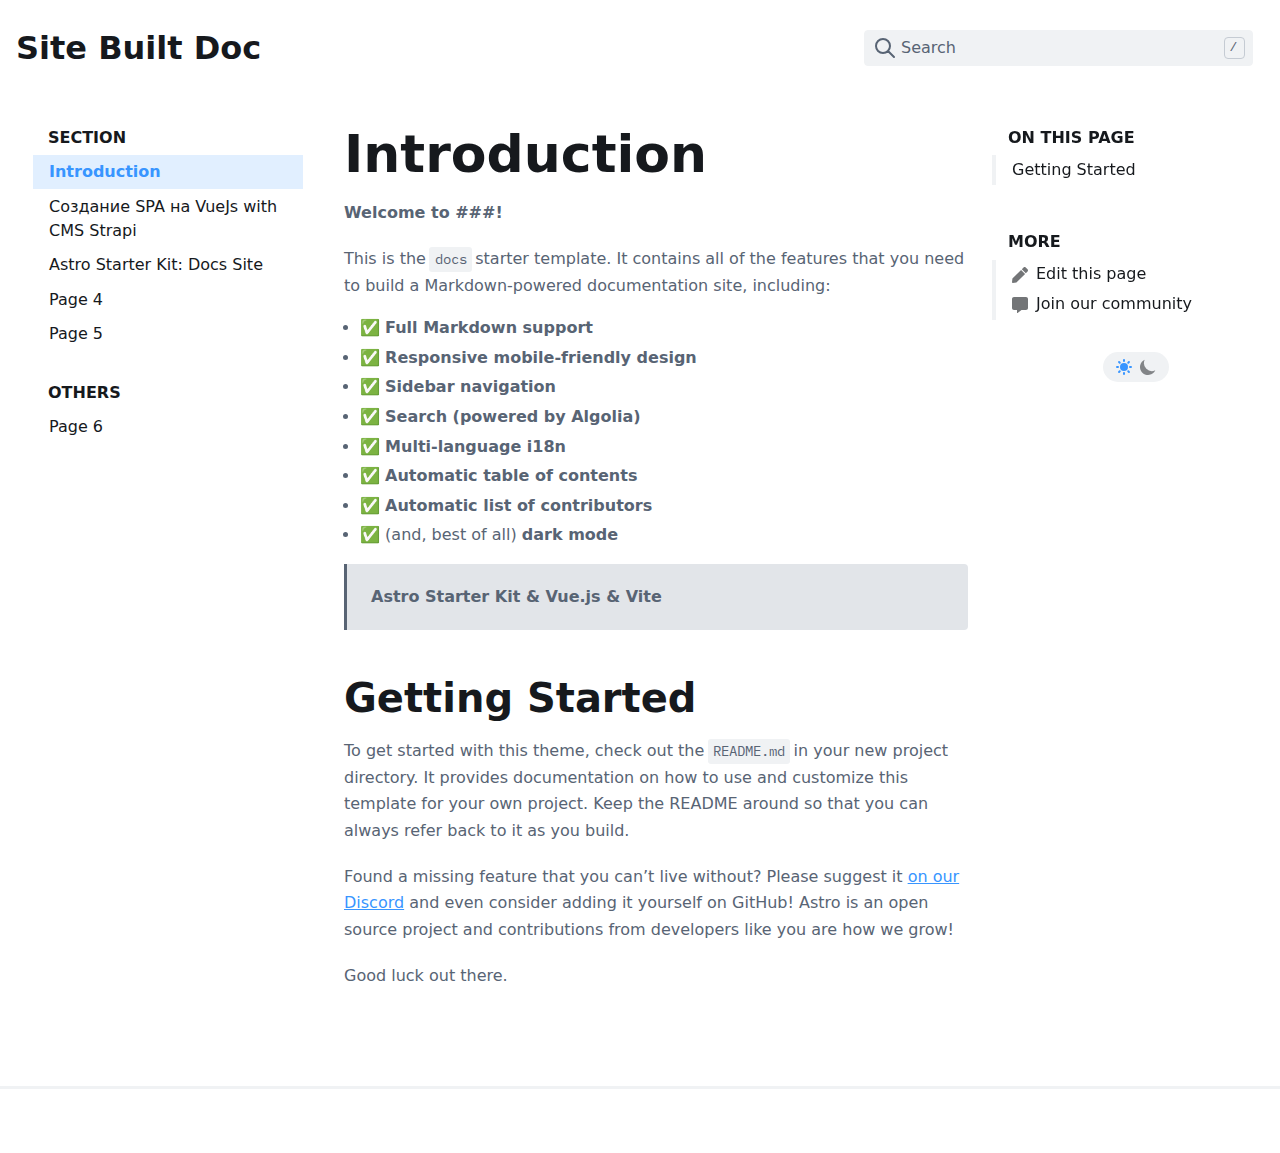
==== index.html @ 17479d68 "Add files via upload" ====
<!DOCTYPE html>
<script>
	// Redirect your homepage to the first page of documentation.
	// If you have a landing page, remove this script and add it here!
	window.location.pathname = `/en/introduction`;
</script>
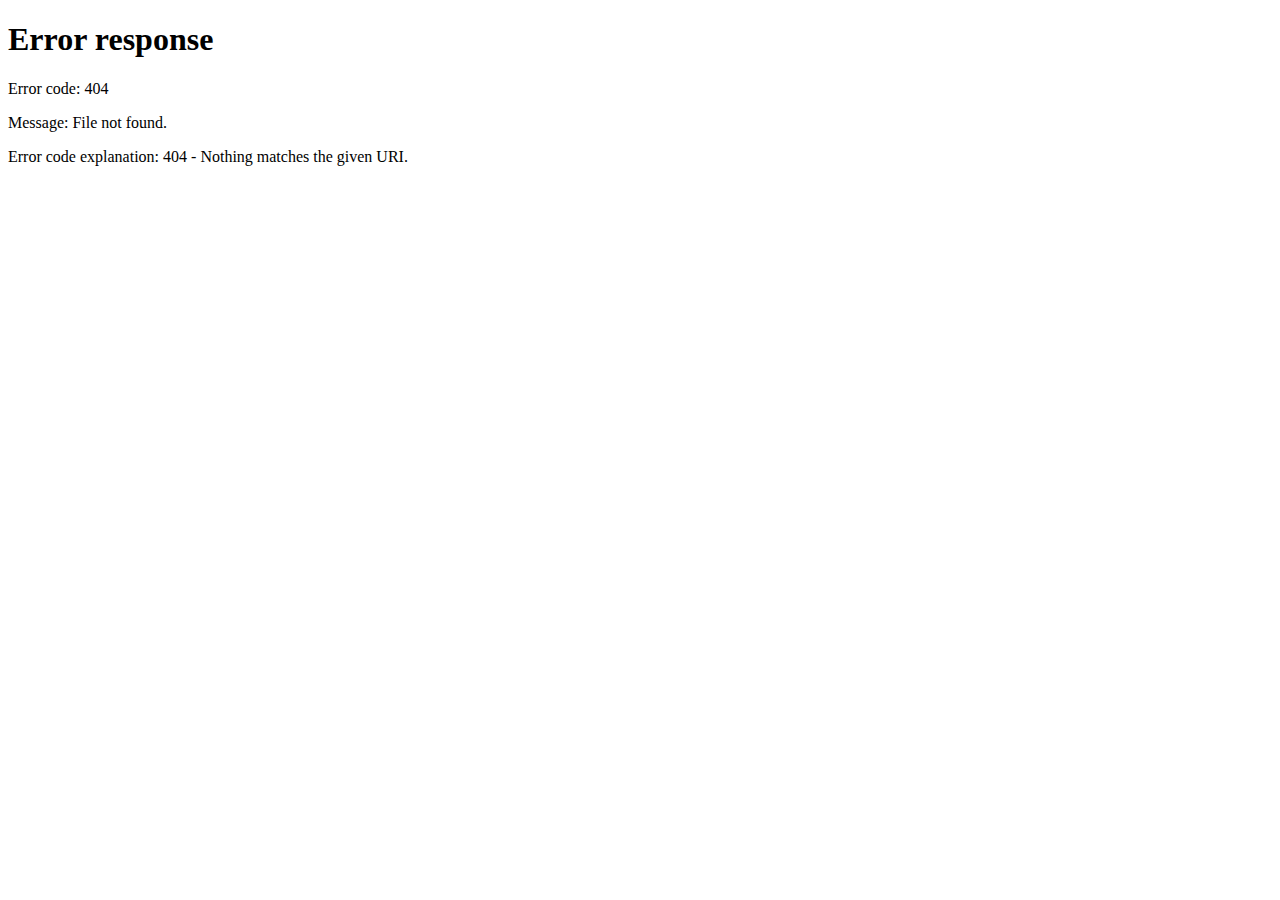
==== commit a6faeda3: "Update index.html" ====
--- a/index.html
+++ b/index.html
@@ -2,5 +2,5 @@
 <script>
 	// Redirect your homepage to the first page of documentation.
 	// If you have a landing page, remove this script and add it here!
-	window.location.pathname = `/en/introduction`;
-</script>+	window.location.pathname = `sitebuilddoc/en/introduction`;
+</script>
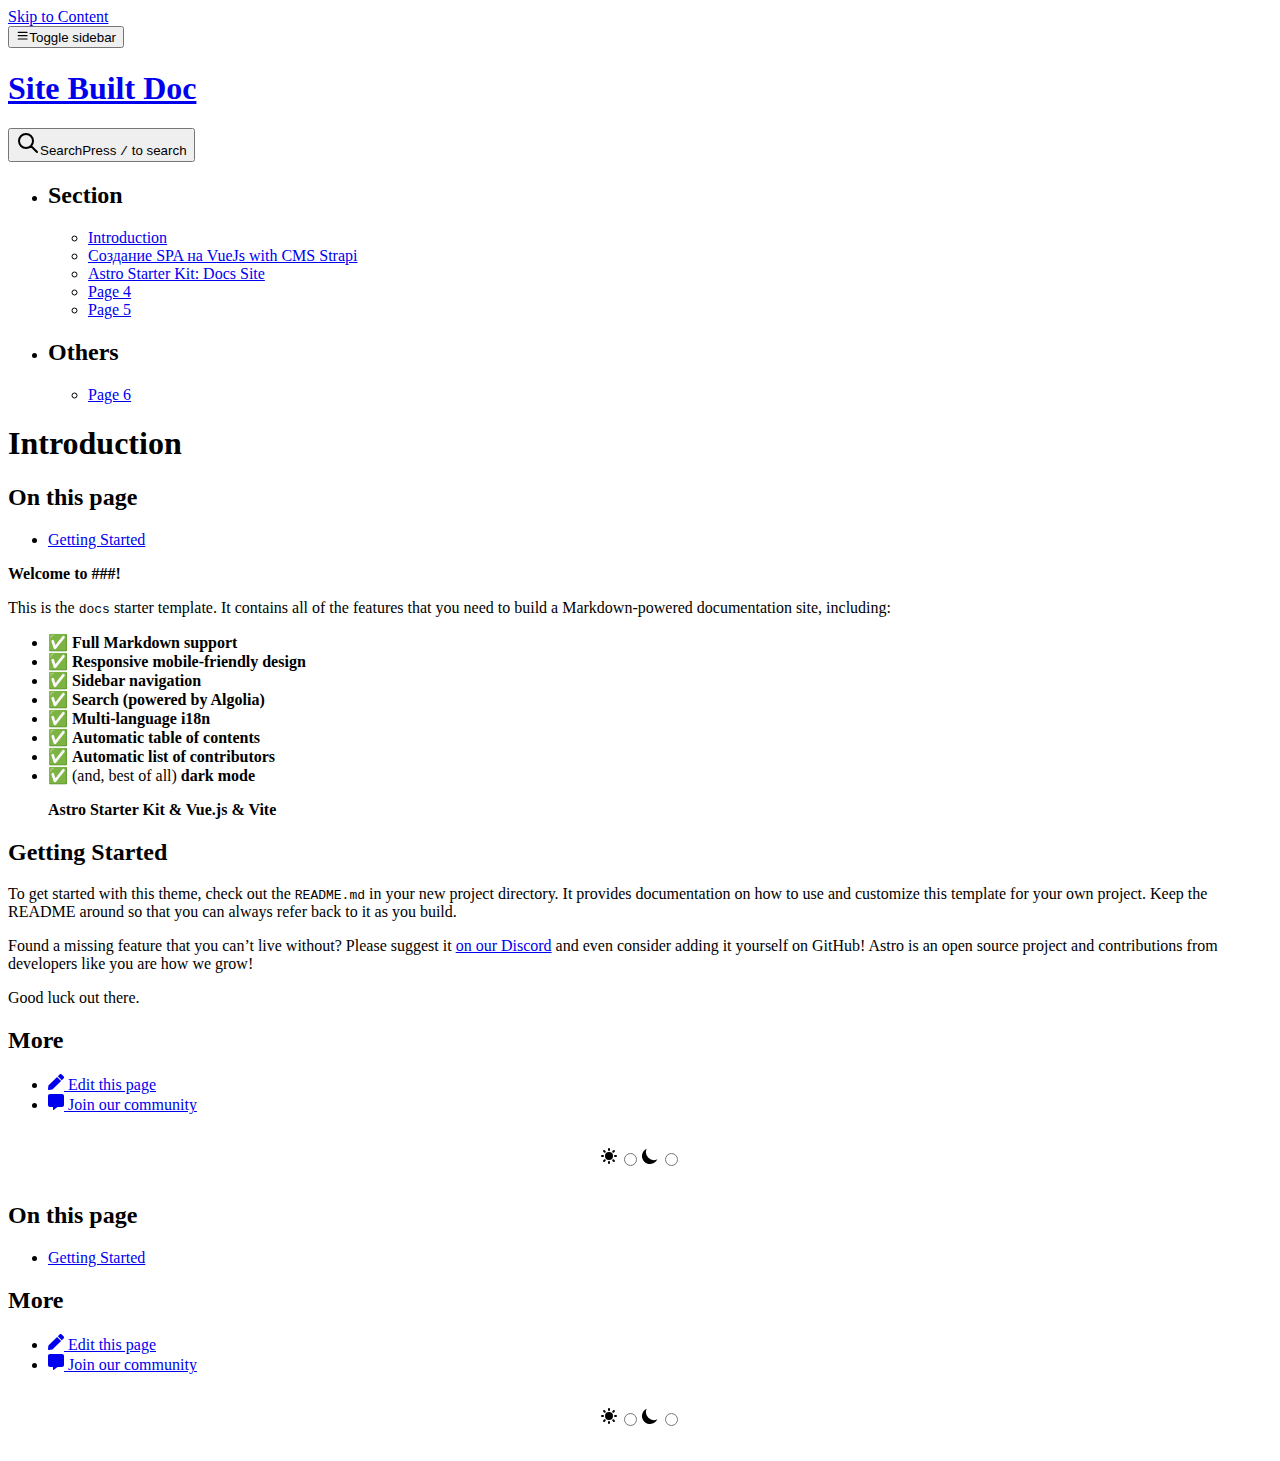
==== commit 42856e67: "Add files via upload" ====
--- a/index.html
+++ b/index.html
@@ -2,5 +2,5 @@
 <script>
 	// Redirect your homepage to the first page of documentation.
 	// If you have a landing page, remove this script and add it here!
-	window.location.pathname = `sitebuilddoc/en/introduction`;
-</script>
+	window.location.pathname = `/en/introduction`;
+</script>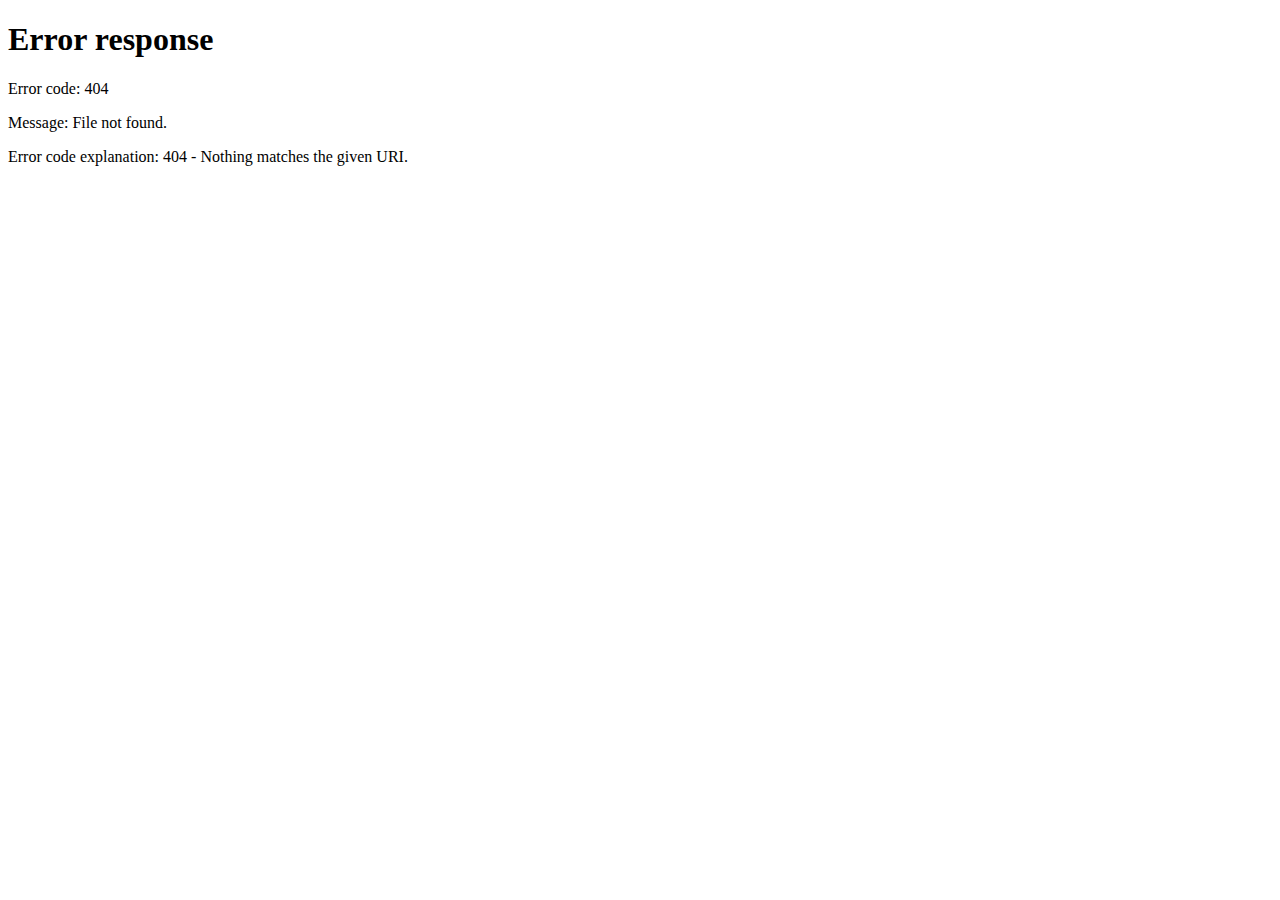
==== commit 96156dbc: "Add files via upload" ====
--- a/index.html
+++ b/index.html
@@ -2,5 +2,5 @@
 <script>
 	// Redirect your homepage to the first page of documentation.
 	// If you have a landing page, remove this script and add it here!
-	window.location.pathname = `/en/introduction`;
+	window.location.pathname = `/sitebuilddoc/en/introduction`;
 </script>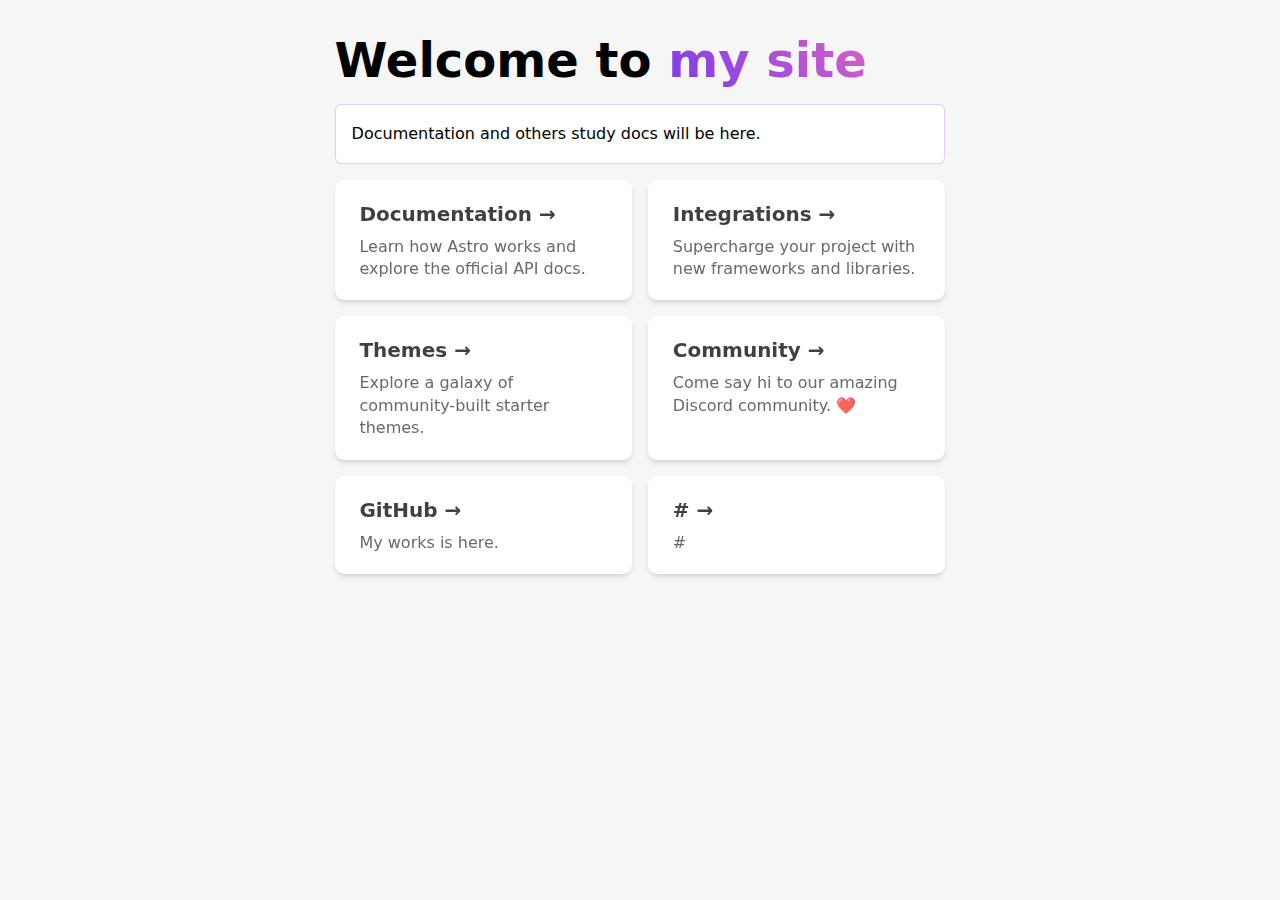
==== commit 36cb6122: "Add files via upload" ====
--- a/index.html
+++ b/index.html
@@ -1,6 +1,85 @@
 <!DOCTYPE html>
-<script>
-	// Redirect your homepage to the first page of documentation.
-	// If you have a landing page, remove this script and add it here!
-	window.location.pathname = `/sitebuilddoc/en/introduction`;
-</script>+<html lang="en">
+	<head>
+		<meta charset="UTF-8">
+		<meta name="viewport" content="width=device-width">
+		<link rel="icon" type="image/svg+xml" href="/favicon.svg">
+		<meta name="generator" content="Astro v2.1.8">
+		<title>Welcome.</title>
+	<link rel="stylesheet" href="/_astro/index.11c12019.css" /></head>
+	<body>
+		<main class="astro-J7PV25F6">
+		<h1 class="astro-J7PV25F6">Welcome to <span class="text-gradient astro-J7PV25F6">my site</span></h1>
+		<p class="instructions astro-J7PV25F6">
+			Documentation and others study docs will be here.
+		</p>
+		<ul role="list" class="link-card-grid astro-J7PV25F6">
+			<li class="link-card astro-DOHJNAO5">
+	<a href="https://docs.astro.build/" class="astro-DOHJNAO5">
+		<h2 class="astro-DOHJNAO5">
+			Documentation
+			<span class="astro-DOHJNAO5">&rarr;</span>
+		</h2>
+		<p class="astro-DOHJNAO5">
+			Learn how Astro works and explore the official API docs.
+		</p>
+	</a>
+</li>
+			<li class="link-card astro-DOHJNAO5">
+	<a href="https://astro.build/integrations/" class="astro-DOHJNAO5">
+		<h2 class="astro-DOHJNAO5">
+			Integrations
+			<span class="astro-DOHJNAO5">&rarr;</span>
+		</h2>
+		<p class="astro-DOHJNAO5">
+			Supercharge your project with new frameworks and libraries.
+		</p>
+	</a>
+</li>
+			<li class="link-card astro-DOHJNAO5">
+	<a href="https://astro.build/themes/" class="astro-DOHJNAO5">
+		<h2 class="astro-DOHJNAO5">
+			Themes
+			<span class="astro-DOHJNAO5">&rarr;</span>
+		</h2>
+		<p class="astro-DOHJNAO5">
+			Explore a galaxy of community-built starter themes.
+		</p>
+	</a>
+</li>
+			<li class="link-card astro-DOHJNAO5">
+	<a href="https://astro.build/chat/" class="astro-DOHJNAO5">
+		<h2 class="astro-DOHJNAO5">
+			Community
+			<span class="astro-DOHJNAO5">&rarr;</span>
+		</h2>
+		<p class="astro-DOHJNAO5">
+			Come say hi to our amazing Discord community. ❤️
+		</p>
+	</a>
+</li>
+			<li class="link-card astro-DOHJNAO5">
+	<a href="https://github.com/YashmetovYury" class="astro-DOHJNAO5">
+		<h2 class="astro-DOHJNAO5">
+			GitHub
+			<span class="astro-DOHJNAO5">&rarr;</span>
+		</h2>
+		<p class="astro-DOHJNAO5">
+			My works is here.
+		</p>
+	</a>
+</li>
+			<li class="link-card astro-DOHJNAO5">
+	<a href="#" class="astro-DOHJNAO5">
+		<h2 class="astro-DOHJNAO5">
+			#
+			<span class="astro-DOHJNAO5">&rarr;</span>
+		</h2>
+		<p class="astro-DOHJNAO5">
+			#
+		</p>
+	</a>
+</li>
+		</ul>
+	</main>
+	</body></html>--- a/_astro/index.11c12019.css
+++ b/_astro/index.11c12019.css
@@ -0,0 +1 @@
+:root{--accent: 124, 58, 237;--accent-gradient: linear-gradient(45deg, rgb(var(--accent)), #da62c4 30%, white 60%)}html{font-family:system-ui,sans-serif;background-color:#f6f6f6}code{font-family:Menlo,Monaco,Lucida Console,Liberation Mono,DejaVu Sans Mono,Bitstream Vera Sans Mono,Courier New,monospace}.link-card:where(.astro-DOHJNAO5){list-style:none;display:flex;padding:.25rem;background-color:#fff;background-image:none;background-size:400%;border-radius:.6rem;background-position:100%;transition:background-position .6s cubic-bezier(.22,1,.36,1);box-shadow:0 4px 6px -1px #0000001a,0 2px 4px -2px #0000001a}.link-card:where(.astro-DOHJNAO5)>a:where(.astro-DOHJNAO5){width:100%;text-decoration:none;line-height:1.4;padding:1rem 1.3rem;border-radius:.35rem;color:#111;background-color:#fff;opacity:.8}h2:where(.astro-DOHJNAO5){margin:0;font-size:1.25rem;transition:color .6s cubic-bezier(.22,1,.36,1)}p:where(.astro-DOHJNAO5){margin-top:.5rem;margin-bottom:0;color:#444}.link-card:where(.astro-DOHJNAO5):is(:hover,:focus-within){background-position:0;background-image:var(--accent-gradient)}.link-card:where(.astro-DOHJNAO5):is(:hover,:focus-within) h2:where(.astro-DOHJNAO5){color:rgb(var(--accent))}main:where(.astro-J7PV25F6){margin:auto;padding:1.5rem;max-width:60ch}h1:where(.astro-J7PV25F6){font-size:3rem;font-weight:800;margin:0}.text-gradient:where(.astro-J7PV25F6){background-image:var(--accent-gradient);-webkit-background-clip:text;-webkit-text-fill-color:transparent;background-size:400%;background-position:0%}.instructions:where(.astro-J7PV25F6){line-height:1.6;margin:1rem 0;border:1px solid rgba(var(--accent),25%);background-color:#fff;padding:1rem;border-radius:.4rem}.instructions:where(.astro-J7PV25F6) code:where(.astro-J7PV25F6){font-size:.875em;font-weight:700;background:rgba(var(--accent),12%);color:rgb(var(--accent));border-radius:4px;padding:.3em .45em}.instructions:where(.astro-J7PV25F6) strong:where(.astro-J7PV25F6){color:rgb(var(--accent))}.link-card-grid:where(.astro-J7PV25F6){display:grid;grid-template-columns:repeat(auto-fit,minmax(24ch,1fr));gap:1rem;padding:0}
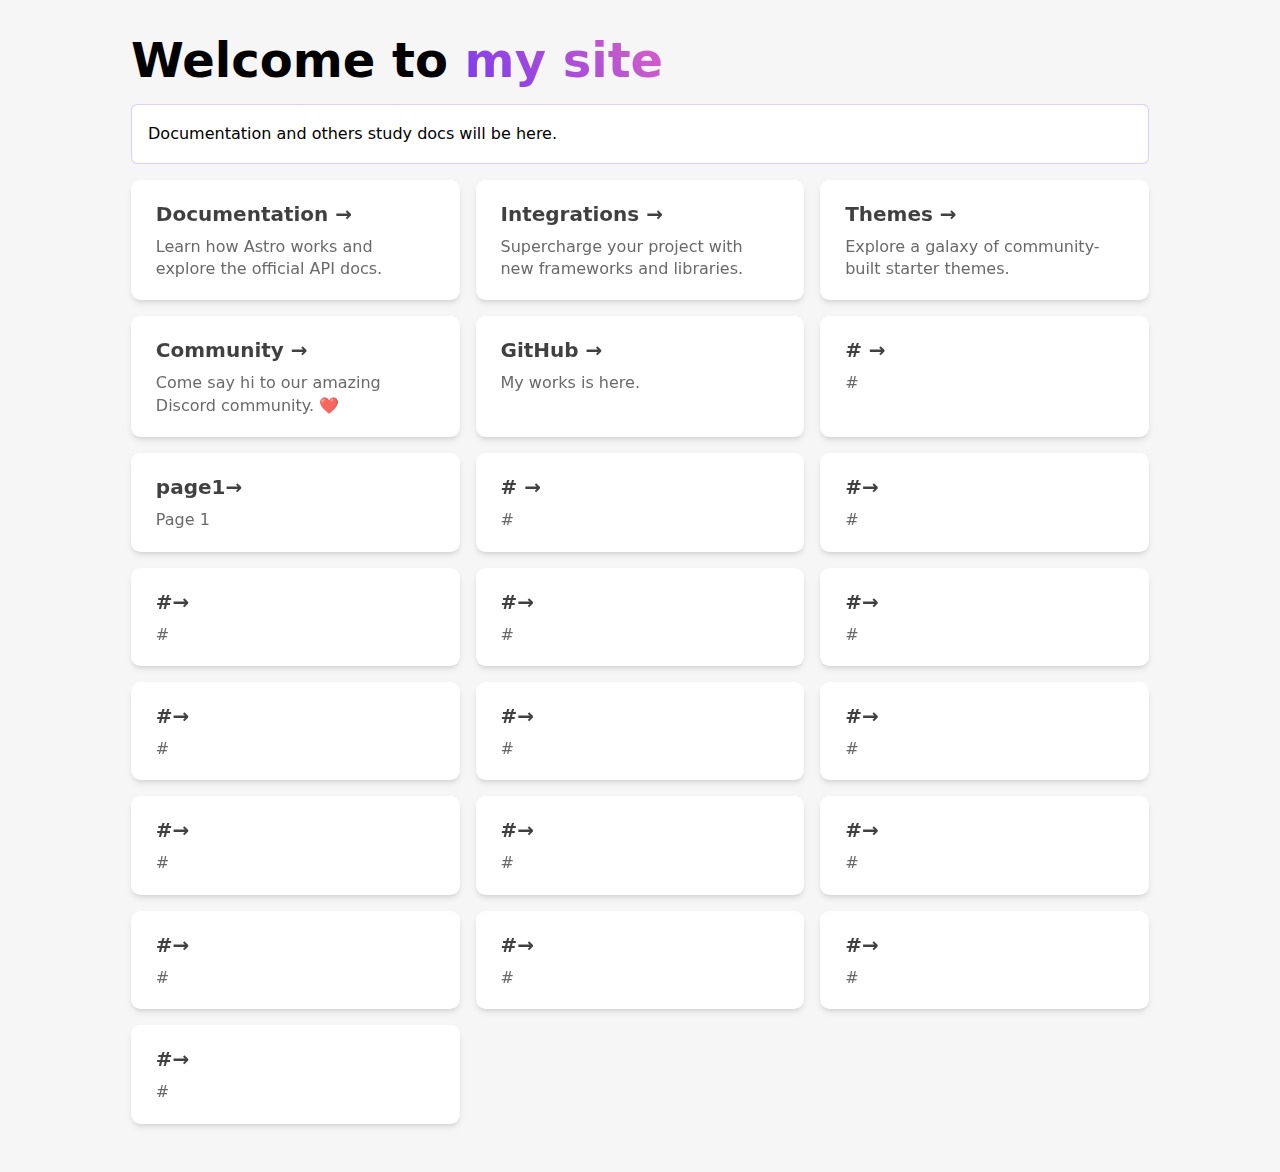
==== commit a2f4e20d: "add" ====
--- a/index.html
+++ b/index.html
@@ -3,10 +3,10 @@
 	<head>
 		<meta charset="UTF-8">
 		<meta name="viewport" content="width=device-width">
-		<link rel="icon" type="image/svg+xml" href="/favicon.svg">
+		<link rel="icon" type="image/svg+xml" href="favicon.svg">
 		<meta name="generator" content="Astro v2.1.8">
 		<title>Welcome.</title>
-	<link rel="stylesheet" href="/_astro/index.11c12019.css" /></head>
+	<link rel="stylesheet" href="main.css" /></head>
 	<body>
 		<main class="astro-J7PV25F6">
 		<h1 class="astro-J7PV25F6">Welcome to <span class="text-gradient astro-J7PV25F6">my site</span></h1>
@@ -68,6 +68,7 @@
 			My works is here.
 		</p>
 	</a>
+
 </li>
 			<li class="link-card astro-DOHJNAO5">
 	<a href="#" class="astro-DOHJNAO5">
@@ -80,6 +81,123 @@
 		</p>
 	</a>
 </li>
+
+
+	<li class="link-card astro-DOHJNAO5">
+		<a href="page/page1.html" class="astro-DOHJNAO5">
+		<h2 class="astro-DOHJNAO5">page1<span class="astro-DOHJNAO5">&rarr;</span></h2>
+		<p class="astro-DOHJNAO5">Page 1</p>
+		</a>
+	</li>
+
+
+
+
+
+	<li class="link-card astro-DOHJNAO5">
+		<a href="#" class="astro-DOHJNAO5">
+		<h2 class="astro-DOHJNAO5">
+			#
+			<span class="astro-DOHJNAO5">&rarr;</span></h2>
+		<p class="astro-DOHJNAO5">
+			#
+		</p>
+		</a>
+	</li>
+
+
+
+
+
+
+	<li class="link-card astro-DOHJNAO5">
+		<a href="#" class="astro-DOHJNAO5">
+		<h2 class="astro-DOHJNAO5">#<span class="astro-DOHJNAO5">&rarr;</span></h2>
+		<p class="astro-DOHJNAO5">#</p>
+		</a>
+	</li>
+	<li class="link-card astro-DOHJNAO5">
+		<a href="#" class="astro-DOHJNAO5">
+		<h2 class="astro-DOHJNAO5">#<span class="astro-DOHJNAO5">&rarr;</span></h2>
+		<p class="astro-DOHJNAO5">#</p>
+		</a>
+	</li>
+	<li class="link-card astro-DOHJNAO5">
+		<a href="#" class="astro-DOHJNAO5">
+		<h2 class="astro-DOHJNAO5">#<span class="astro-DOHJNAO5">&rarr;</span></h2>
+		<p class="astro-DOHJNAO5">#</p>
+		</a>
+	</li>
+	<li class="link-card astro-DOHJNAO5">
+		<a href="#" class="astro-DOHJNAO5">
+		<h2 class="astro-DOHJNAO5">#<span class="astro-DOHJNAO5">&rarr;</span></h2>
+		<p class="astro-DOHJNAO5">#</p>
+		</a>
+	</li>
+	<li class="link-card astro-DOHJNAO5">
+		<a href="#" class="astro-DOHJNAO5">
+		<h2 class="astro-DOHJNAO5">#<span class="astro-DOHJNAO5">&rarr;</span></h2>
+		<p class="astro-DOHJNAO5">#</p>
+		</a>
+	</li>
+	<li class="link-card astro-DOHJNAO5">
+		<a href="#" class="astro-DOHJNAO5">
+		<h2 class="astro-DOHJNAO5">#<span class="astro-DOHJNAO5">&rarr;</span></h2>
+		<p class="astro-DOHJNAO5">#</p>
+		</a>
+	</li>
+	<li class="link-card astro-DOHJNAO5">
+		<a href="#" class="astro-DOHJNAO5">
+		<h2 class="astro-DOHJNAO5">#<span class="astro-DOHJNAO5">&rarr;</span></h2>
+		<p class="astro-DOHJNAO5">#</p>
+		</a>
+	</li>
+	<li class="link-card astro-DOHJNAO5">
+		<a href="#" class="astro-DOHJNAO5">
+		<h2 class="astro-DOHJNAO5">#<span class="astro-DOHJNAO5">&rarr;</span></h2>
+		<p class="astro-DOHJNAO5">#</p>
+		</a>
+	</li>
+	<li class="link-card astro-DOHJNAO5">
+		<a href="#" class="astro-DOHJNAO5">
+		<h2 class="astro-DOHJNAO5">#<span class="astro-DOHJNAO5">&rarr;</span></h2>
+		<p class="astro-DOHJNAO5">#</p>
+		</a>
+	</li>
+	<li class="link-card astro-DOHJNAO5">
+		<a href="#" class="astro-DOHJNAO5">
+		<h2 class="astro-DOHJNAO5">#<span class="astro-DOHJNAO5">&rarr;</span></h2>
+		<p class="astro-DOHJNAO5">#</p>
+		</a>
+	</li>
+	<li class="link-card astro-DOHJNAO5">
+		<a href="#" class="astro-DOHJNAO5">
+		<h2 class="astro-DOHJNAO5">#<span class="astro-DOHJNAO5">&rarr;</span></h2>
+		<p class="astro-DOHJNAO5">#</p>
+		</a>
+	</li>
+	<li class="link-card astro-DOHJNAO5">
+		<a href="#" class="astro-DOHJNAO5">
+		<h2 class="astro-DOHJNAO5">#<span class="astro-DOHJNAO5">&rarr;</span></h2>
+		<p class="astro-DOHJNAO5">#</p>
+		</a>
+	</li>
+	<li class="link-card astro-DOHJNAO5">
+		<a href="#" class="astro-DOHJNAO5">
+		<h2 class="astro-DOHJNAO5">#<span class="astro-DOHJNAO5">&rarr;</span></h2>
+		<p class="astro-DOHJNAO5">#</p>
+		</a>
+	</li>
+	<li class="link-card astro-DOHJNAO5">
+		<a href="#" class="astro-DOHJNAO5">
+		<h2 class="astro-DOHJNAO5">#<span class="astro-DOHJNAO5">&rarr;</span></h2>
+		<p class="astro-DOHJNAO5">#</p>
+		</a>
+	</li>
+
+
+
+
 		</ul>
 	</main>
 	</body></html>--- a/main.css
+++ b/main.css
@@ -0,0 +1,107 @@
+:root {
+	--accent: 124, 58, 237;
+	--accent-gradient: linear-gradient(45deg, rgb(var(--accent)), #da62c4 30%, white 60%);
+}
+
+html {
+	font-family: system-ui,sans-serif;
+	background-color: #f6f6f6;
+}
+
+code {
+	font-family: Menlo,Monaco,Lucida Console,Liberation Mono,DejaVu Sans Mono,Bitstream Vera Sans Mono,Courier New,monospace;
+}
+
+.link-card:where(.astro-DOHJNAO5) {
+	list-style: none;
+	display: flex;
+	padding: .25rem;
+	background-color: #fff;
+	background-image: none;
+	background-size: 400%;
+	border-radius: .6rem;
+	background-position: 100%;
+	transition: background-position .6s cubic-bezier(.22,1,.36,1);
+	box-shadow: 0 4px 6px -1px #0000001a,0 2px 4px -2px #0000001a;
+}
+
+.link-card:where(.astro-DOHJNAO5)>a:where(.astro-DOHJNAO5) {
+	width: 100%;
+	text-decoration: none;
+	line-height: 1.4;
+	padding: 1rem 1.3rem;
+	border-radius: .35rem;
+	color: #111;
+	background-color: #fff;
+	opacity: .8;
+}
+
+h2:where(.astro-DOHJNAO5) {
+	margin: 0;
+	font-size: 1.25rem;
+	transition: color .6s cubic-bezier(.22,1,.36,1);
+}
+
+p:where(.astro-DOHJNAO5) {
+	margin-top: .5rem;
+	margin-bottom: 0;
+	color: #444;
+}
+
+.link-card:where(.astro-DOHJNAO5):is(:hover,:focus-within) {
+	background-position: 0;
+	background-image: var(--accent-gradient);
+}
+
+.link-card:where(.astro-DOHJNAO5):is(:hover,:focus-within) h2:where(.astro-DOHJNAO5) {
+	color: rgb(var(--accent));
+}
+
+main:where(.astro-J7PV25F6) {
+	margin: auto;
+	padding: 1.5rem;
+	max-width: 100ch;
+}
+
+h1:where(.astro-J7PV25F6) {
+	font-size: 3rem;
+	font-weight: 800;
+	margin: 0;
+}
+
+.text-gradient:where(.astro-J7PV25F6) {
+	background-image: var(--accent-gradient);
+	-webkit-background-clip: text;
+	-webkit-text-fill-color: transparent;
+	background-size: 400%;
+	background-position: 0%;
+}
+
+.instructions:where(.astro-J7PV25F6) {
+	line-height: 1.6;
+	margin: 1rem 0;
+	border: 1px solid rgba(var(--accent),25%);
+	background-color: #fff;
+	padding: 1rem;
+	border-radius: .4rem;
+}
+
+.instructions:where(.astro-J7PV25F6) code:where(.astro-J7PV25F6) {
+	font-size: .875em;
+	font-weight: 700;
+	background: rgba(var(--accent),12%);
+	color: rgb(var(--accent));
+	border-radius: 4px;
+	padding: .3em .45em;
+}
+
+.instructions:where(.astro-J7PV25F6) strong:where(.astro-J7PV25F6) {
+	color: rgb(var(--accent));
+}
+
+.link-card-grid:where(.astro-J7PV25F6) {
+	display: grid;
+	grid-template-columns: repeat(auto-fit,minmax(24ch,1fr));
+	gap: 1rem;
+	padding: 0;
+}